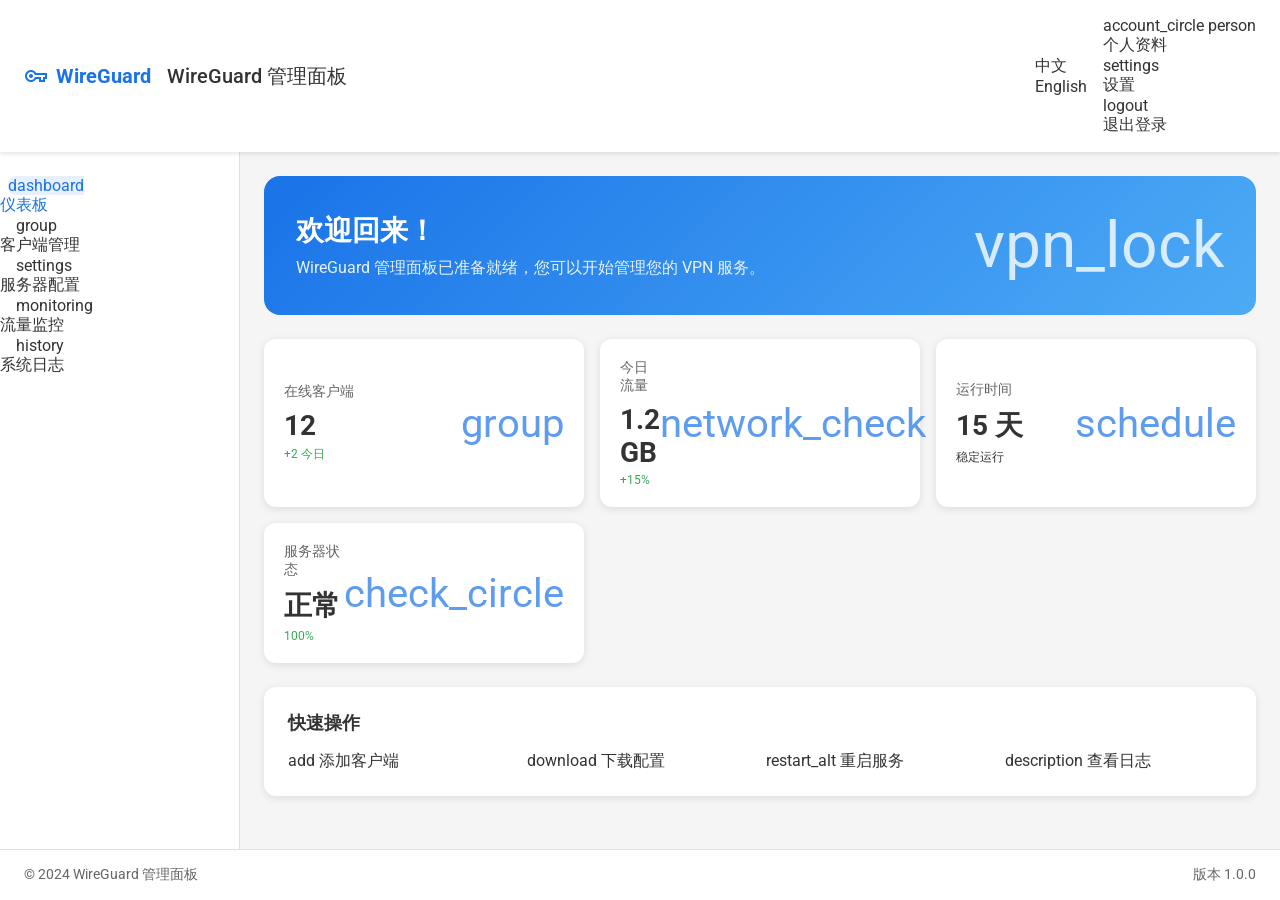
==== src/main/resources/static/index.html @ 21acc3d7 "refactor：更改模版文件的资源文件路径" ====
<!DOCTYPE html>
<html lang="zh-CN" xmlns:th="http://www.thymeleaf.org" th:lang="${#locale}">
<head>
    <meta charset="UTF-8">
    <meta name="viewport" content="width=device-width, initial-scale=1.0">
    <title th:text="#{home.page.title}">WireGuard 管理面板</title>
    <link rel="stylesheet" th:href="@{/css/home.css}" href="css/home.css">
    <link href="https://fonts.googleapis.com/css2?family=Roboto:wght@400;500;700&display=swap" rel="stylesheet">
    <link rel="stylesheet" href="https://fonts.googleapis.com/css2?family=Material+Symbols+Outlined:opsz,wght,FILL,GRAD@20..48,100..700,0..1,-50..200" />
    <script type="importmap">
        {
          "imports": {
            "@material/web/": "https://esm.run/@material/web/"
          }
        }
    </script>
    <script type="module">
        import '@material/web/all.js';
        import {styles as typescaleStyles} from '@material/web/typography/md-typescale-styles.js';

        document.adoptedStyleSheets.push(typescaleStyles.styleSheet);
    </script>

    <!-- 存储当前语言供JS使用 -->
    <meta name="current-lang" th:content="${#locale}">
</head>
<body>
<!-- 顶部导航栏 -->
<header class="app-header">
    <div class="header-left">
        <div class="logo">
            <span class="material-symbols-outlined logo-icon">vpn_key</span>
            <span class="logo-text" th:text="#{home.logo.text}">WireGuard</span>
        </div>
        <h1 class="app-title" th:text="#{home.title}">WireGuard 管理面板</h1>
    </div>

    <div class="header-right">
        <!-- 语言选择器 -->
        <div class="language-selector">
            <md-outlined-select id="languageSelect" th:attr="label=#{home.language.label}" style="width: 120px;">
                <md-select-option value="zh-CN">
                    <div slot="headline" th:text="#{home.language.zh}">中文</div>
                </md-select-option>
                <md-select-option value="en-US">
                    <div slot="headline" th:text="#{home.language.en}">English</div>
                </md-select-option>
            </md-outlined-select>
        </div>

        <!-- 用户菜单 -->
        <md-menu>
            <md-icon-button slot="trigger">
                <md-icon>account_circle</md-icon>
            </md-icon-button>
            <md-menu-item>
                <md-icon slot="start">person</md-icon>
                <div slot="headline" th:text="#{home.profile}">个人资料</div>
            </md-menu-item>
            <md-menu-item>
                <md-icon slot="start">settings</md-icon>
                <div slot="headline" th:text="#{home.settings}">设置</div>
            </md-menu-item>
            <md-divider></md-divider>
            <md-menu-item>
                <md-icon slot="start">logout</md-icon>
                <div slot="headline" th:text="#{home.logout}">退出登录</div>
            </md-menu-item>
        </md-menu>
    </div>
</header>

<!-- 主内容区域 -->
<div class="main-container">
    <!-- 侧边栏 -->
    <aside class="sidebar">
        <nav class="sidebar-nav">
            <md-list>
                <md-list-item type="button" class="active">
                    <md-icon slot="start">dashboard</md-icon>
                    <div slot="headline" th:text="#{home.nav.dashboard}">仪表板</div>
                </md-list-item>
                <md-list-item type="button" href="/clients">
                    <md-icon slot="start">group</md-icon>
                    <div slot="headline" th:text="#{home.nav.clients}">客户端管理</div>
                </md-list-item>
                <md-list-item type="button" href="/config">
                    <md-icon slot="start">settings</md-icon>
                    <div slot="headline" th:text="#{home.nav.config}">服务器配置</div>
                </md-list-item>
                <md-list-item type="button">
                    <md-icon slot="start">monitoring</md-icon>
                    <div slot="headline" th:text="#{home.nav.monitor}">流量监控</div>
                </md-list-item>
                <md-list-item type="button">
                    <md-icon slot="start">history</md-icon>
                    <div slot="headline" th:text="#{home.nav.logs}">系统日志</div>
                </md-list-item>
            </md-list>
        </nav>
    </aside>

    <!-- 内容区域 -->
    <main class="content">
        <!-- 欢迎卡片 -->
        <div class="welcome-card">
            <div class="welcome-content">
                <h2 th:text="#{home.welcome.title}">欢迎回来！</h2>
                <p th:text="#{home.welcome.subtitle}">WireGuard 管理面板已准备就绪，您可以开始管理您的 VPN 服务。</p>
            </div>
            <md-icon class="welcome-icon">vpn_lock</md-icon>
        </div>

        <!-- 统计卡片 -->
        <div class="stats-grid">
            <div class="stat-card">
                <div class="stat-content">
                    <h3 th:text="#{home.stats.clients}">在线客户端</h3>
                    <div class="stat-value">12</div>
                    <div class="stat-change positive">+2 今日</div>
                </div>
                <md-icon class="stat-icon">group</md-icon>
            </div>

            <div class="stat-card">
                <div class="stat-content">
                    <h3 th:text="#{home.stats.traffic}">今日流量</h3>
                    <div class="stat-value">1.2 GB</div>
                    <div class="stat-change positive">+15%</div>
                </div>
                <md-icon class="stat-icon">network_check</md-icon>
            </div>

            <div class="stat-card">
                <div class="stat-content">
                    <h3 th:text="#{home.stats.uptime}">运行时间</h3>
                    <div class="stat-value">15 天</div>
                    <div class="stat-change">稳定运行</div>
                </div>
                <md-icon class="stat-icon">schedule</md-icon>
            </div>

            <div class="stat-card">
                <div class="stat-content">
                    <h3 th:text="#{home.stats.servers}">服务器状态</h3>
                    <div class="stat-value">正常</div>
                    <div class="stat-change positive">100%</div>
                </div>
                <md-icon class="stat-icon">check_circle</md-icon>
            </div>
        </div>

        <!-- 快速操作 -->
        <div class="quick-actions">
            <h3 th:text="#{home.quick.actions}">快速操作</h3>
            <div class="actions-grid">
                <md-filled-tonal-button>
                    <md-icon slot="icon">add</md-icon>
                    <span th:text="#{home.action.addClient}">添加客户端</span>
                </md-filled-tonal-button>
                <md-filled-tonal-button>
                    <md-icon slot="icon">download</md-icon>
                    <span th:text="#{home.action.downloadConfig}">下载配置</span>
                </md-filled-tonal-button>
                <md-filled-tonal-button>
                    <md-icon slot="icon">restart_alt</md-icon>
                    <span th:text="#{home.action.restartService}">重启服务</span>
                </md-filled-tonal-button>
                <md-filled-tonal-button>
                    <md-icon slot="icon">description</md-icon>
                    <span th:text="#{home.action.viewLogs}">查看日志</span>
                </md-filled-tonal-button>
            </div>
        </div>
    </main>
</div>

<!-- 底部信息 -->
<footer class="app-footer">
    <p th:text="#{home.footer.copyright}">© 2024 WireGuard 管理面板</p>
    <p th:text="#{home.footer.version}">版本 1.0.0</p>
</footer>

<script>
    // 设置当前语言到下拉菜单
    function setCurrentLanguage() {
        const languageSelect = document.getElementById('languageSelect');
        if (!languageSelect) return;

        // 从meta标签获取当前语言（由Thymeleaf设置）
        const metaLang = document.querySelector('meta[name="current-lang"]');
        let currentLang = metaLang ? metaLang.getAttribute('content') : null;

        // 如果meta标签没有，尝试从URL参数获取
        if (!currentLang) {
            const urlParams = new URLSearchParams(window.location.search);
            currentLang = urlParams.get('lang');
        }

        // 如果还没有，使用html的lang属性
        if (!currentLang) {
            currentLang = document.documentElement.lang;
        }

        // 标准化语言代码（zh-CN 或 en-US）
        if (currentLang) {
            // 转换格式，例如：zh_CN -> zh-CN
            currentLang = currentLang.replace('_', '-');

            // 设置选中状态
            const options = languageSelect.querySelectorAll('md-select-option');
            options.forEach(option => {
                option.selected = false;
            });

            const targetOption = languageSelect.querySelector(`md-select-option[value="${currentLang}"]`);
            if (targetOption) {
                targetOption.selected = true;
                languageSelect.value = currentLang;
            }
        }
    }

    // 页面加载完成后设置当前语言
    document.addEventListener('DOMContentLoaded', function() {
        setCurrentLanguage();

        // 语言切换事件
        document.getElementById('languageSelect').addEventListener('change', (event) =>{
            const selectedLang = event.target.value;

            // 使用URL参数切换语言
            const url = new URL(window.location.href);
            url.searchParams.set('lang', selectedLang);
            window.location.href = url.toString();
        });

        // 侧边栏导航点击事件
        const navItems = document.querySelectorAll('.sidebar-nav md-list-item');
        navItems.forEach(item => {
            item.addEventListener('click', function() {
                navItems.forEach(i => i.classList.remove('active'));
                this.classList.add('active');
            });
        });

        // 退出登录功能
        const logoutItem = document.querySelector('md-menu-item:last-child');
        if (logoutItem) {
            logoutItem.addEventListener('click', function() {
                window.location.href = '/logout';
            });
        }
    });
</script>
</body>
</html>
---- src/main/resources/static/css/home.css ----
/* 基础样式 */
* {
    margin: 0;
    padding: 0;
    box-sizing: border-box;
}

body {
    font-family: 'Roboto', sans-serif;
    background-color: #f5f5f5;
    color: #333;
    min-height: 100vh;
    display: flex;
    flex-direction: column;
}

/* 顶部导航栏 */
.app-header {
    display: flex;
    justify-content: space-between;
    align-items: center;
    padding: 16px 24px;
    background-color: white;
    box-shadow: 0 2px 4px rgba(0, 0, 0, 0.1);
    position: sticky;
    top: 0;
    z-index: 100;
}

.header-left {
    display: flex;
    align-items: center;
    gap: 16px;
}

.logo {
    display: flex;
    align-items: center;
    gap: 8px;
}

.logo-icon {
    font-size: 32px;
    color: #1a73e8;
}

.logo-text {
    font-size: 20px;
    font-weight: 700;
    color: #1a73e8;
}

.app-title {
    font-size: 20px;
    font-weight: 500;
    color: #333;
}

.header-right {
    display: flex;
    align-items: center;
    gap: 16px;
}

/* 主容器 */
.main-container {
    display: flex;
    flex: 1;
}

/* 侧边栏 */
.sidebar {
    width: 240px;
    background-color: white;
    border-right: 1px solid #e0e0e0;
    padding: 24px 0;
}

.sidebar-nav md-list {
    padding: 0;
}

.sidebar-nav md-list-item {
    margin: 4px 8px;
    border-radius: 8px;
}

.sidebar-nav md-list-item.active {
    background-color: #e8f0fe;
    color: #1a73e8;
}

.sidebar-nav md-list-item.active md-icon {
    color: #1a73e8;
}

/* 内容区域 */
.content {
    flex: 1;
    padding: 24px;
    overflow-y: auto;
}

/* 欢迎卡片 */
.welcome-card {
    display: flex;
    justify-content: space-between;
    align-items: center;
    background: linear-gradient(135deg, #1a73e8, #4dabf5);
    color: white;
    padding: 32px;
    border-radius: 16px;
    margin-bottom: 24px;
}

.welcome-content h2 {
    font-size: 28px;
    margin-bottom: 8px;
}

.welcome-content p {
    font-size: 16px;
    opacity: 0.9;
}

.welcome-icon {
    font-size: 64px;
    opacity: 0.8;
}

/* 统计卡片网格 */
.stats-grid {
    display: grid;
    grid-template-columns: repeat(auto-fit, minmax(240px, 1fr));
    gap: 16px;
    margin-bottom: 24px;
}

.stat-card {
    background-color: white;
    border-radius: 12px;
    padding: 20px;
    display: flex;
    justify-content: space-between;
    align-items: center;
    box-shadow: 0 2px 8px rgba(0, 0, 0, 0.1);
    transition: transform 0.2s;
}

.stat-card:hover {
    transform: translateY(-4px);
}

.stat-content h3 {
    font-size: 14px;
    color: #666;
    margin-bottom: 8px;
    font-weight: 500;
}

.stat-value {
    font-size: 28px;
    font-weight: 700;
    color: #333;
    margin-bottom: 4px;
}

.stat-change {
    font-size: 12px;
}

.stat-change.positive {
    color: #34a853;
}

.stat-icon {
    font-size: 40px;
    color: #1a73e8;
    opacity: 0.7;
}

/* 快速操作 */
.quick-actions {
    background-color: white;
    border-radius: 12px;
    padding: 24px;
    box-shadow: 0 2px 8px rgba(0, 0, 0, 0.1);
}

.quick-actions h3 {
    font-size: 18px;
    margin-bottom: 16px;
    color: #333;
}

.actions-grid {
    display: grid;
    grid-template-columns: repeat(auto-fit, minmax(200px, 1fr));
    gap: 12px;
}

/* 底部信息 */
.app-footer {
    background-color: white;
    padding: 16px 24px;
    display: flex;
    justify-content: space-between;
    align-items: center;
    border-top: 1px solid #e0e0e0;
    color: #666;
    font-size: 14px;
}

/* 响应式设计 */
@media (max-width: 768px) {
    .main-container {
        flex-direction: column;
    }
    
    .sidebar {
        width: 100%;
        border-right: none;
        border-bottom: 1px solid #e0e0e0;
    }
    
    .header-left {
        flex-direction: column;
        align-items: flex-start;
        gap: 8px;
    }
    
    .app-title {
        font-size: 16px;
    }
    
    .welcome-card {
        flex-direction: column;
        text-align: center;
        gap: 16px;
    }
    
    .welcome-icon {
        font-size: 48px;
    }
    
    .stats-grid {
        grid-template-columns: 1fr;
    }
}
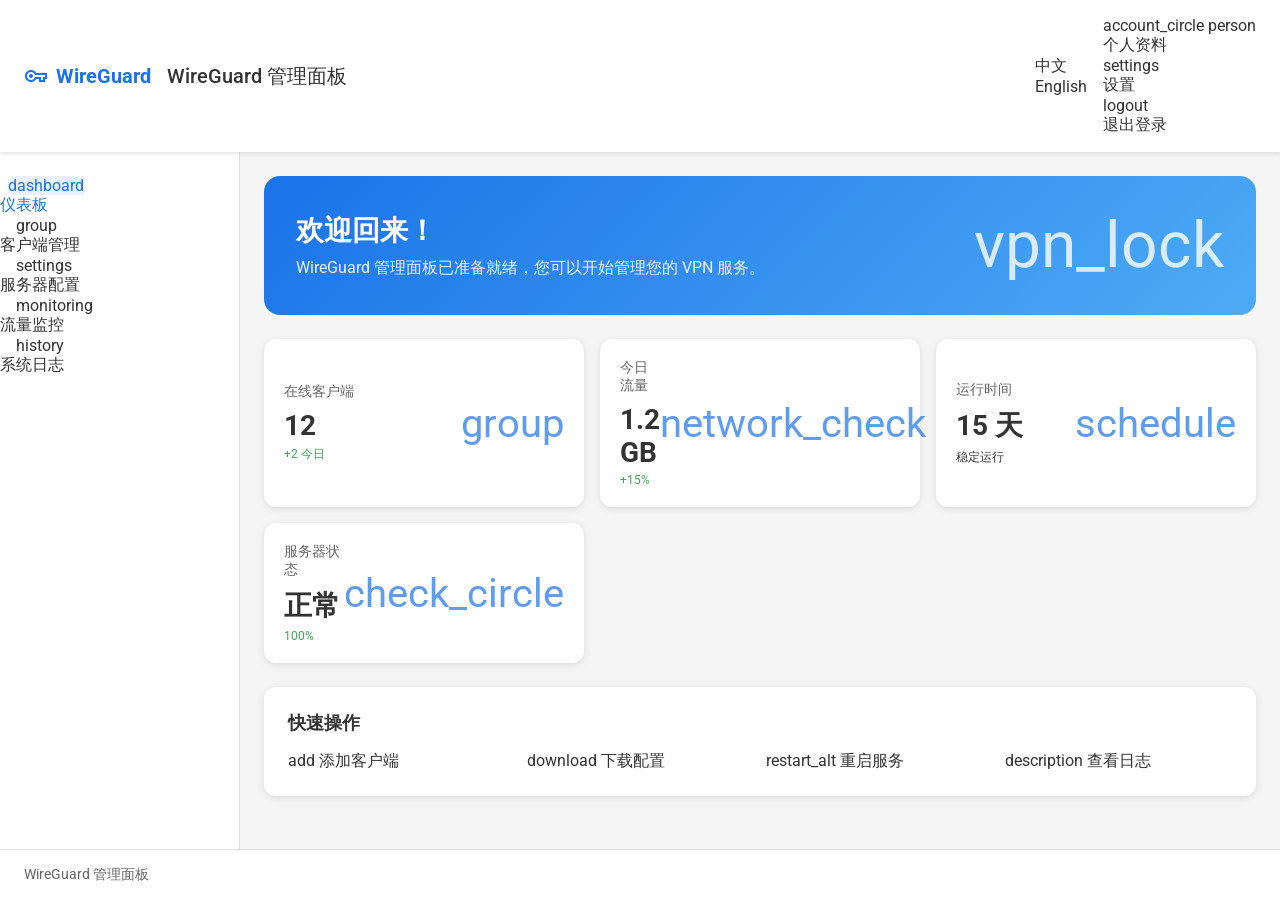
==== commit 34d245ad: "fix: 修改页面错误时间" ====
--- a/src/main/resources/static/index.html
+++ b/src/main/resources/static/index.html
@@ -80,11 +80,11 @@
                     <md-icon slot="start">dashboard</md-icon>
                     <div slot="headline" th:text="#{home.nav.dashboard}">仪表板</div>
                 </md-list-item>
-                <md-list-item type="button" href="/clients">
+                <md-list-item type="button" href="./clients">
                     <md-icon slot="start">group</md-icon>
                     <div slot="headline" th:text="#{home.nav.clients}">客户端管理</div>
                 </md-list-item>
-                <md-list-item type="button" href="/config">
+                <md-list-item type="button" href="./config">
                     <md-icon slot="start">settings</md-icon>
                     <div slot="headline" th:text="#{home.nav.config}">服务器配置</div>
                 </md-list-item>
@@ -177,8 +177,7 @@
 
 <!-- 底部信息 -->
 <footer class="app-footer">
-    <p th:text="#{home.footer.copyright}">© 2024 WireGuard 管理面板</p>
-    <p th:text="#{home.footer.version}">版本 1.0.0</p>
+    <p th:text="#{home.footer.copyright}">WireGuard 管理面板</p>
 </footer>
 
 <script>
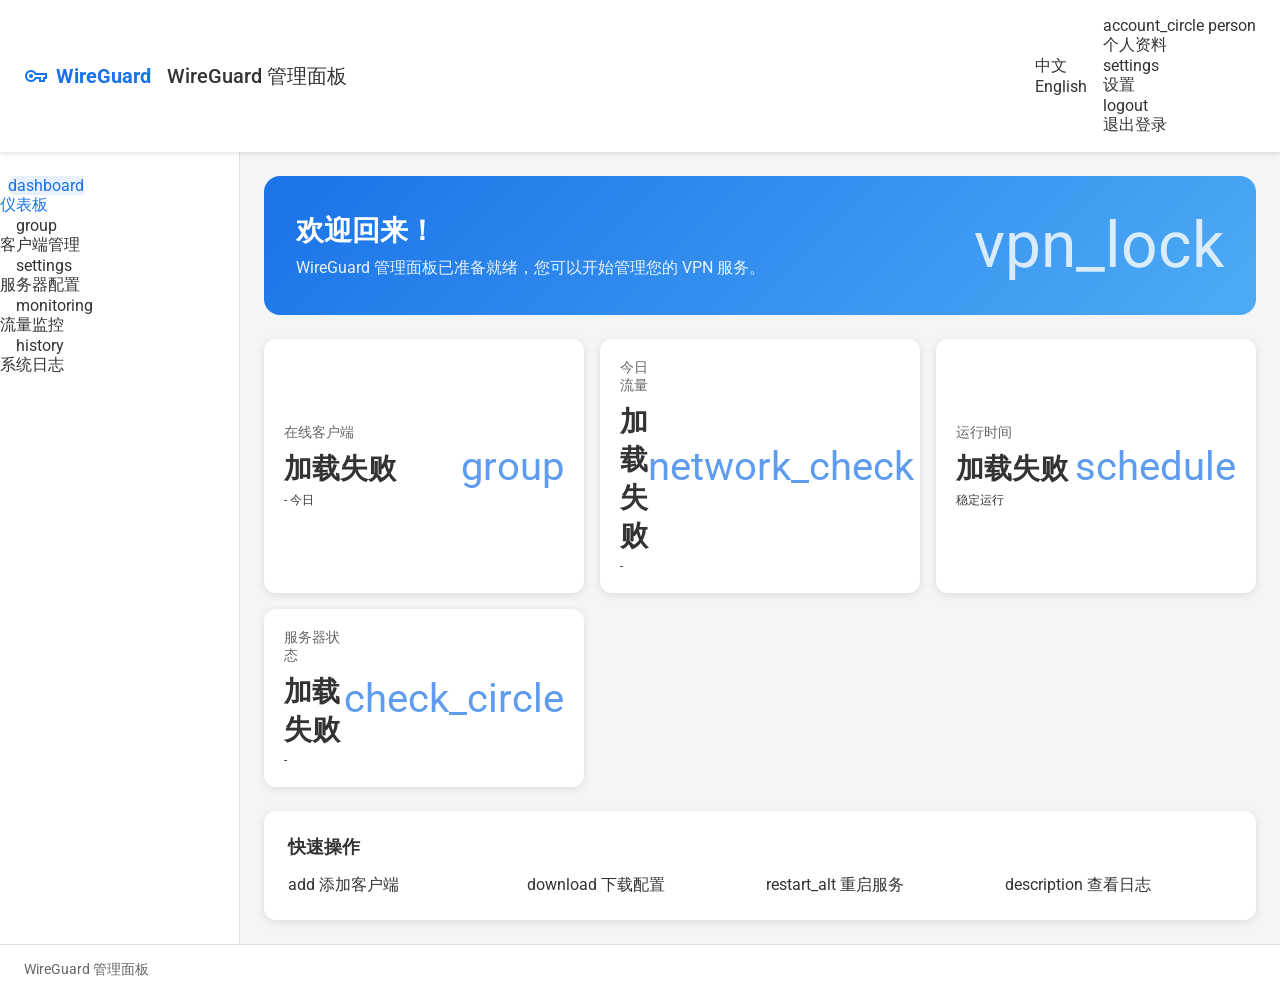
==== commit 469d1aea: "feat: 自动部署到服务器" ====
--- a/src/main/resources/static/index.html
+++ b/src/main/resources/static/index.html
@@ -23,6 +23,35 @@
 
     <!-- 存储当前语言供JS使用 -->
     <meta name="current-lang" th:content="${#locale}">
+    
+    <!-- 传递本地化文本到JavaScript -->
+    <script th:inline="javascript">
+        /*<![CDATA[*/
+        const i18n = {
+            dashboard: {
+                loading: /*[[#{dashboard.loading}]]*/ '加载中...',
+                today: /*[[#{dashboard.today}]]*/ '今日',
+                stable: /*[[#{dashboard.stable}]]*/ '稳定运行',
+                status: {
+                    running: /*[[#{dashboard.status.running}]]*/ '正常',
+                    stopped: /*[[#{dashboard.status.stopped}]]*/ '停止',
+                    error: /*[[#{dashboard.status.error}]]*/ '错误',
+                    starting: /*[[#{dashboard.status.starting}]]*/ '启动中',
+                    unknown: /*[[#{dashboard.status.unknown}]]*/ '未知'
+                },
+                statusPercentage: {
+                    running: /*[[#{dashboard.status.percentage.running}]]*/ '100%',
+                    stopped: /*[[#{dashboard.status.percentage.stopped}]]*/ '0%',
+                    error: /*[[#{dashboard.status.percentage.error}]]*/ '异常',
+                    starting: /*[[#{dashboard.status.percentage.starting}]]*/ '启动中',
+                    unknown: /*[[#{dashboard.status.percentage.unknown}]]*/ '-'
+                },
+                loadFailed: /*[[#{dashboard.load.failed}]]*/ '加载失败',
+                day: /*[[#{dashboard.day}]]*/ '天'
+            }
+        };
+        /*]]>*/
+    </script>
 </head>
 <body>
 <!-- 顶部导航栏 -->
@@ -113,38 +142,38 @@
 
         <!-- 统计卡片 -->
         <div class="stats-grid">
-            <div class="stat-card">
+            <div class="stat-card" id="online-clients-card">
                 <div class="stat-content">
                     <h3 th:text="#{home.stats.clients}">在线客户端</h3>
-                    <div class="stat-value">12</div>
-                    <div class="stat-change positive">+2 今日</div>
+                    <div class="stat-value" id="online-clients-value" th:text="#{dashboard.loading}">加载中...</div>
+                    <div class="stat-change" id="online-clients-change">- <span th:text="#{dashboard.today}">今日</span></div>
                 </div>
                 <md-icon class="stat-icon">group</md-icon>
             </div>
 
-            <div class="stat-card">
+            <div class="stat-card" id="traffic-card">
                 <div class="stat-content">
                     <h3 th:text="#{home.stats.traffic}">今日流量</h3>
-                    <div class="stat-value">1.2 GB</div>
-                    <div class="stat-change positive">+15%</div>
+                    <div class="stat-value" id="traffic-value" th:text="#{dashboard.loading}">加载中...</div>
+                    <div class="stat-change" id="traffic-change">-</div>
                 </div>
                 <md-icon class="stat-icon">network_check</md-icon>
             </div>
 
-            <div class="stat-card">
+            <div class="stat-card" id="uptime-card">
                 <div class="stat-content">
                     <h3 th:text="#{home.stats.uptime}">运行时间</h3>
-                    <div class="stat-value">15 天</div>
-                    <div class="stat-change">稳定运行</div>
+                    <div class="stat-value" id="uptime-value" th:text="#{dashboard.loading}">加载中...</div>
+                    <div class="stat-change" id="uptime-change" th:text="#{dashboard.stable}">稳定运行</div>
                 </div>
                 <md-icon class="stat-icon">schedule</md-icon>
             </div>
 
-            <div class="stat-card">
+            <div class="stat-card" id="server-status-card">
                 <div class="stat-content">
                     <h3 th:text="#{home.stats.servers}">服务器状态</h3>
-                    <div class="stat-value">正常</div>
-                    <div class="stat-change positive">100%</div>
+                    <div class="stat-value" id="server-status-value" th:text="#{dashboard.loading}">加载中...</div>
+                    <div class="stat-change" id="server-status-change">-</div>
                 </div>
                 <md-icon class="stat-icon">check_circle</md-icon>
             </div>
@@ -250,7 +279,142 @@
                 window.location.href = '/logout';
             });
         }
+
+        // 加载统计数据
+        loadDashboardStatistics();
+        
+        // 每30秒刷新一次统计数据
+        setInterval(loadDashboardStatistics, 30000);
     });
+
+    // 加载仪表板统计数据
+    async function loadDashboardStatistics() {
+        try {
+            const response = await fetch('/api/statistics/dashboard');
+            if (!response.ok) {
+                throw new Error(`HTTP error! status: ${response.status}`);
+            }
+            const data = await response.json();
+            updateDashboardUI(data);
+        } catch (error) {
+            console.error('加载统计数据失败:', error);
+            showErrorState();
+        }
+    }
+
+    // 更新仪表板UI
+    function updateDashboardUI(stats) {
+        // 更新在线客户端
+        const clientsElement = document.getElementById('online-clients-value');
+        const clientsChangeElement = document.getElementById('online-clients-change');
+        if (clientsElement && clientsChangeElement) {
+            clientsElement.textContent = stats.onlineClients;
+            updateChangeElement(clientsChangeElement, stats.clientChange, i18n.dashboard.today);
+        }
+
+        // 更新今日流量
+        const trafficElement = document.getElementById('traffic-value');
+        const trafficChangeElement = document.getElementById('traffic-change');
+        if (trafficElement && trafficChangeElement) {
+            const trafficGB = (stats.todayTraffic.total / (1024 * 1024 * 1024)).toFixed(2);
+            trafficElement.textContent = `${trafficGB} GB`;
+            updateChangeElement(trafficChangeElement, stats.trafficChange, '%');
+        }
+
+        // 更新运行时间
+        const uptimeElement = document.getElementById('uptime-value');
+        const uptimeChangeElement = document.getElementById('uptime-change');
+        if (uptimeElement && uptimeChangeElement) {
+            // uptime现在是秒数
+            const days = Math.floor(stats.uptime / (24 * 60 * 60));
+            uptimeElement.textContent = `${days} ${i18n.dashboard.day}`;
+            uptimeChangeElement.textContent = i18n.dashboard.stable;
+            uptimeChangeElement.className = 'stat-change';
+        }
+
+        // 更新服务器状态
+        const serverStatusElement = document.getElementById('server-status-value');
+        const serverStatusChangeElement = document.getElementById('server-status-change');
+        if (serverStatusElement && serverStatusChangeElement) {
+            const statusText = getServerStatusText(stats.serverStatus);
+            const statusClass = getServerStatusClass(stats.serverStatus);
+            
+            serverStatusElement.textContent = statusText;
+            serverStatusChangeElement.textContent = getServerStatusChangeText(stats.serverStatus);
+            serverStatusChangeElement.className = `stat-change ${statusClass}`;
+            
+            // 更新卡片状态
+            const serverCard = document.getElementById('server-status-card');
+            if (serverCard) {
+                serverCard.classList.remove('status-running', 'status-stopped', 'status-error', 'status-starting');
+                serverCard.classList.add(`status-${stats.serverStatus.toLowerCase()}`);
+            }
+        }
+    }
+
+    // 更新变化元素
+    function updateChangeElement(element, change, suffix = '') {
+        if (change > 0) {
+            element.textContent = `+${change}${suffix}`;
+            element.className = 'stat-change positive';
+        } else if (change < 0) {
+            element.textContent = `${change}${suffix}`;
+            element.className = 'stat-change negative';
+        } else {
+            element.textContent = `0${suffix}`;
+            element.className = 'stat-change';
+        }
+    }
+
+    // 获取服务器状态文本
+    function getServerStatusText(status) {
+        switch (status) {
+            case 'RUNNING': return i18n.dashboard.status.running;
+            case 'STOPPED': return i18n.dashboard.status.stopped;
+            case 'ERROR': return i18n.dashboard.status.error;
+            case 'STARTING': return i18n.dashboard.status.starting;
+            default: return i18n.dashboard.status.unknown;
+        }
+    }
+
+    // 获取服务器状态CSS类
+    function getServerStatusClass(status) {
+        switch (status) {
+            case 'RUNNING': return 'positive';
+            case 'STOPPED': return 'negative';
+            case 'ERROR': return 'negative';
+            case 'STARTING': return '';
+            default: return '';
+        }
+    }
+
+    // 获取服务器状态变化文本
+    function getServerStatusChangeText(status) {
+        switch (status) {
+            case 'RUNNING': return i18n.dashboard.statusPercentage.running;
+            case 'STOPPED': return i18n.dashboard.statusPercentage.stopped;
+            case 'ERROR': return i18n.dashboard.statusPercentage.error;
+            case 'STARTING': return i18n.dashboard.statusPercentage.starting;
+            default: return i18n.dashboard.statusPercentage.unknown;
+        }
+    }
+
+    // 显示错误状态
+    function showErrorState() {
+        const elements = [
+            'online-clients-value',
+            'traffic-value', 
+            'uptime-value',
+            'server-status-value'
+        ];
+        
+        elements.forEach(id => {
+            const element = document.getElementById(id);
+            if (element) {
+                element.textContent = i18n.dashboard.loadFailed;
+            }
+        });
+    }
 </script>
 </body>
 </html>
--- a/src/main/resources/static/css/home.css
+++ b/src/main/resources/static/css/home.css
@@ -173,10 +173,31 @@
     color: #34a853;
 }
 
+.stat-change.negative {
+    color: #ea4335;
+}
+
 .stat-icon {
     font-size: 40px;
     color: #1a73e8;
     opacity: 0.7;
+}
+
+/* 服务器状态卡片样式 */
+.stat-card.status-running {
+    border-left: 4px solid #34a853;
+}
+
+.stat-card.status-stopped {
+    border-left: 4px solid #ea4335;
+}
+
+.stat-card.status-error {
+    border-left: 4px solid #ea4335;
+}
+
+.stat-card.status-starting {
+    border-left: 4px solid #fbbc05;
 }
 
 /* 快速操作 */
